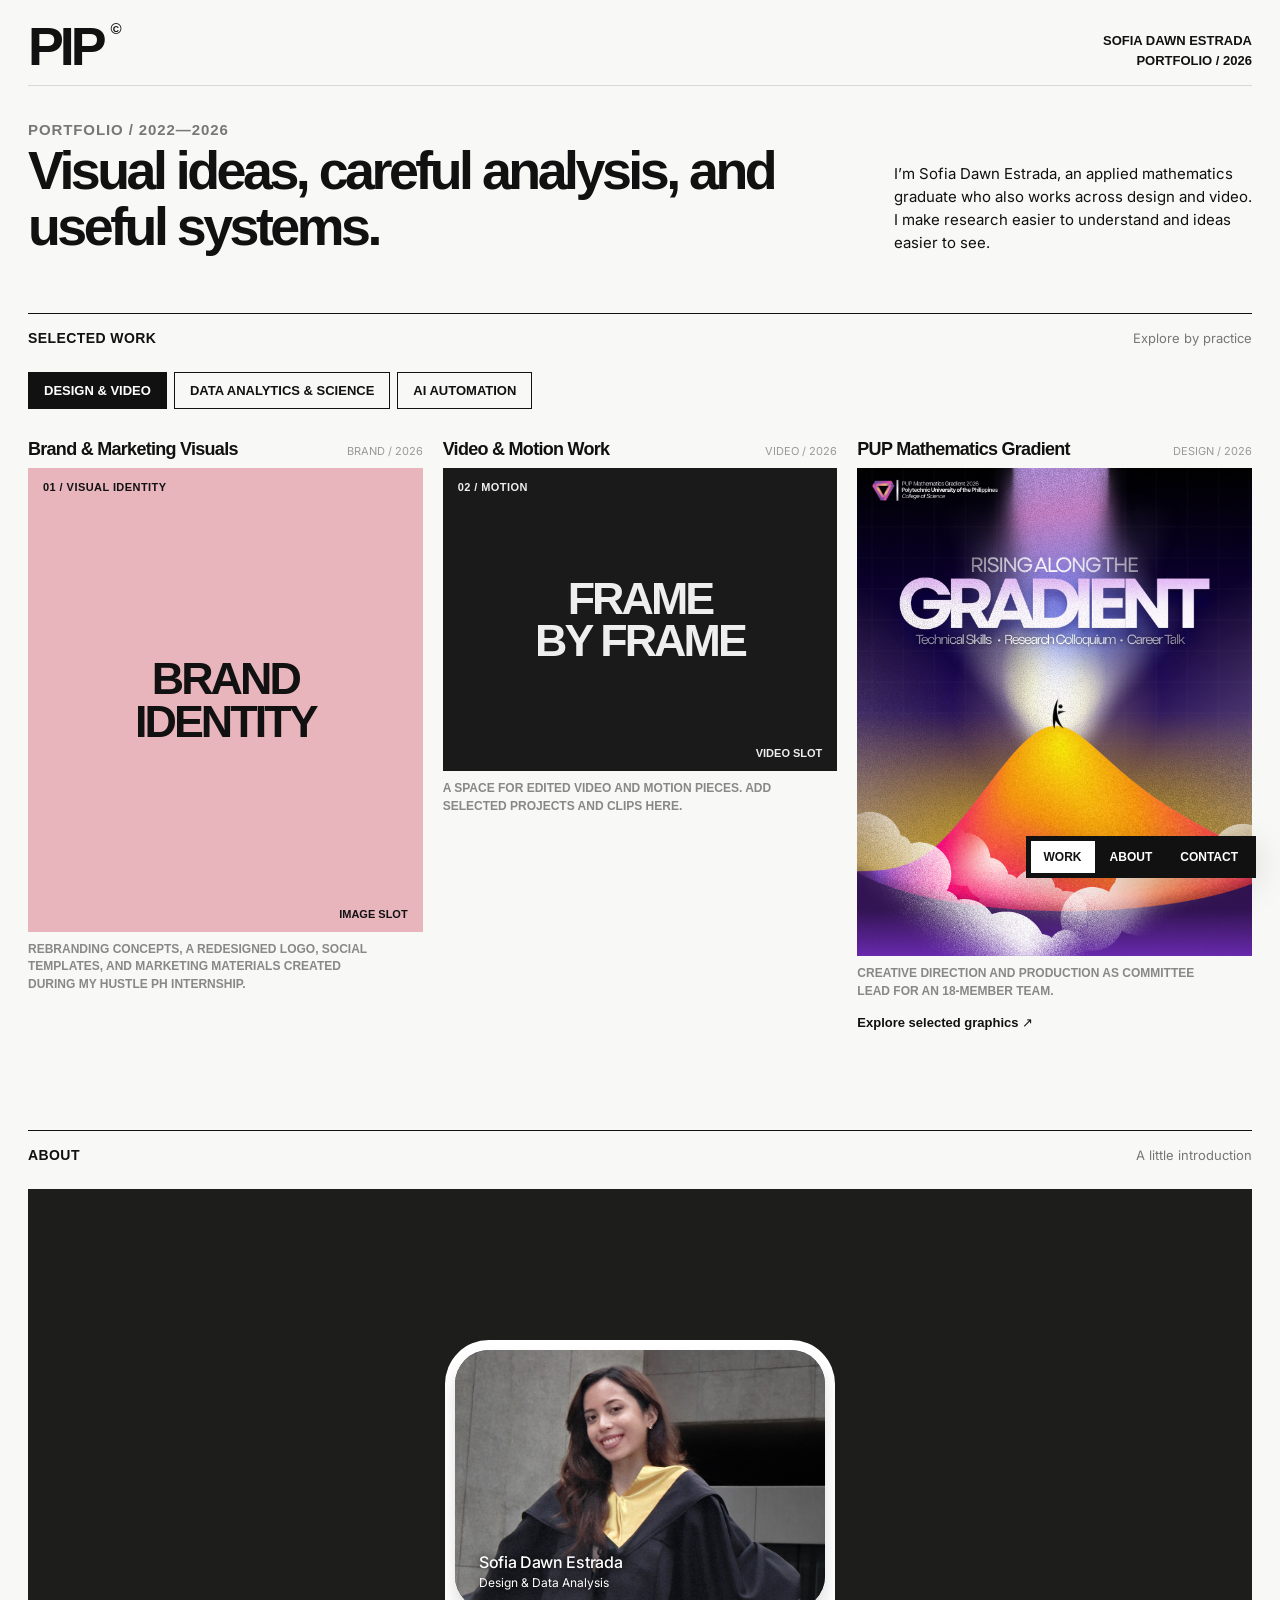
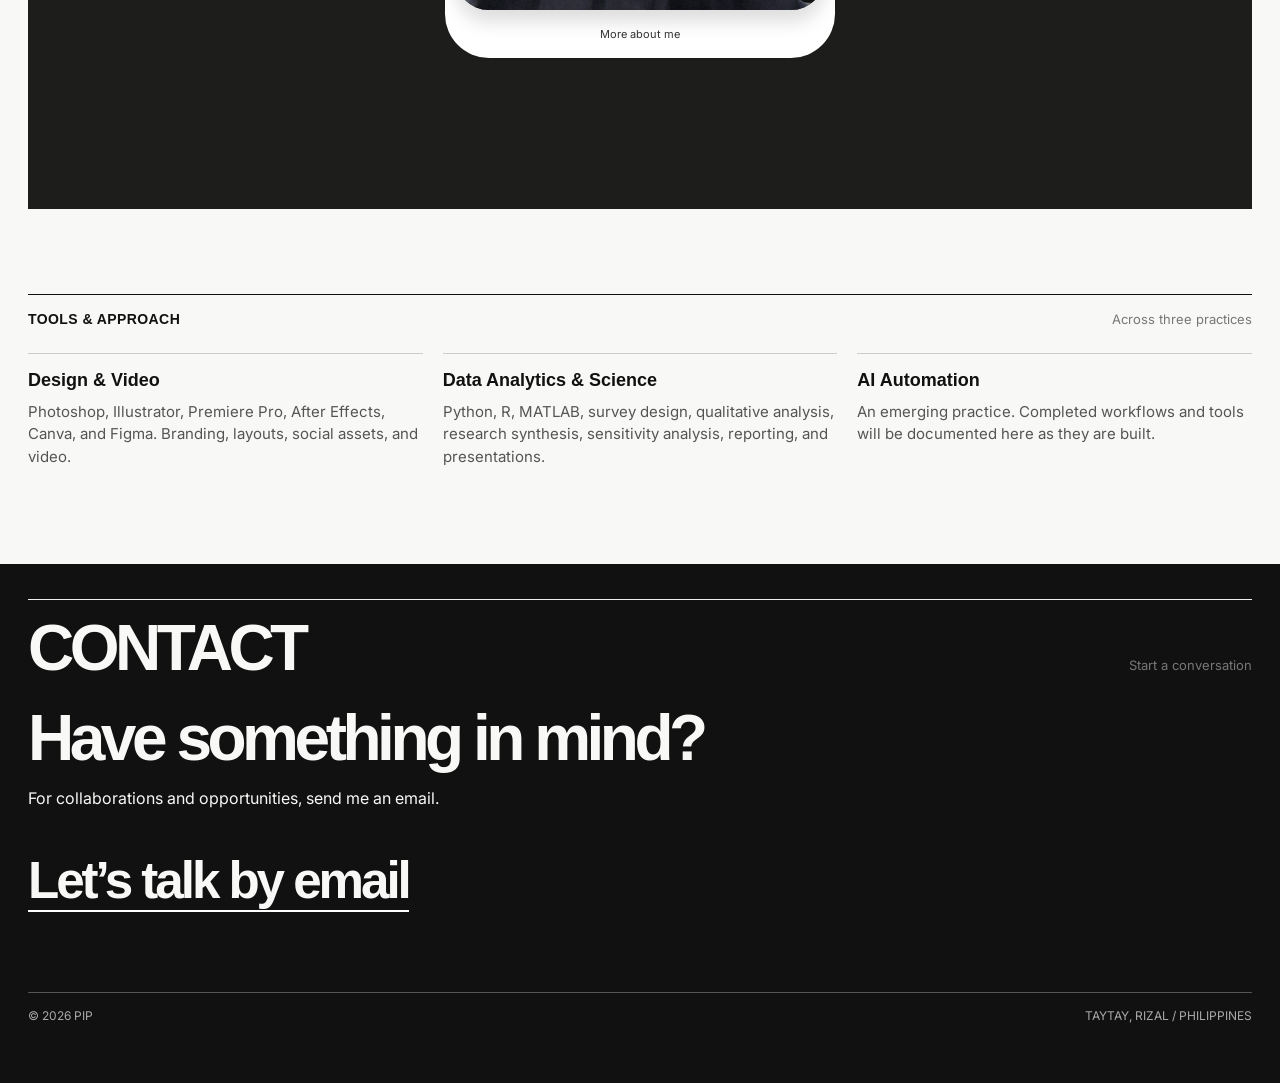
==== index.html @ 01a751a0 "Add expandable portrait showcase to homepage About section" ====
<!doctype html>
<html lang="en">
<head>
<meta charset="utf-8">
<meta name="viewport" content="width=device-width,initial-scale=1">
<meta name="theme-color" content="#f8f8f6">
<meta name="description" content="Sofia Dawn Estrada’s PIP portfolio — design and video, data analytics and science, and AI automation.">
<title>PIP — Sofia Dawn Estrada</title>
<link rel="stylesheet" href="./styles.css?v=graphics-thumbnail-4">
<link rel="stylesheet" href="./showcase.css?v=1">
</head>
<body>
<a class="skip-link" href="#work">Skip to selected work</a>
<div class="shell" id="top">
<header class="top">
<a class="brand" href="#top">PIP<sup>©</sup>
</a>
<div class="topaside">Sofia Dawn Estrada<br>Portfolio / 2026</div>
</header>
<section class="intro">
<div>
<p class="eyebrow">Portfolio / 2022—2026</p>
<h1>Visual ideas, careful analysis, and useful systems.</h1>
</div>
<p>I’m Sofia Dawn Estrada, an applied mathematics graduate who also works across design and video. I make research easier to understand and ideas easier to see.</p>
</section>
<main id="work">
<div class="sectionhead">
<h2>Selected work</h2>
<span>Explore by practice</span>
</div>
<div class="tabs" role="tablist" aria-label="Portfolio categories">
<button class="tab" role="tab" id="tab-design" aria-controls="panel-design" aria-selected="true">Design &amp; Video</button>
<button class="tab" role="tab" id="tab-data" aria-controls="panel-data" aria-selected="false" tabindex="-1">Data Analytics &amp; Science</button>
<button class="tab" role="tab" id="tab-ai" aria-controls="panel-ai" aria-selected="false" tabindex="-1">AI Automation</button>
</div>
<section class="tab-panel" id="panel-design" role="tabpanel" tabindex="0" aria-labelledby="tab-design">
<div class="grid">
<article class="card">
<div class="cardtop">Brand & Marketing Visuals <small>Brand / 2026</small>
</div>
<div class="visual rose tall" data-project="brand-marketing">
<span class="corner">01 / Visual identity</span>
<div class="placeholder">BRAND<br>IDENTITY</div>
<span class="index">IMAGE SLOT</span>
</div>
<p>Rebranding concepts, a redesigned logo, social templates, and marketing materials created during my Hustle PH internship.</p>
</article>
<article class="card">
<div class="cardtop">Video & Motion Work <small>Video / 2026</small>
</div>
<div class="visual charcoal" data-project="video-motion">
<span class="corner">02 / Motion</span>
<div class="placeholder">FRAME<br>BY FRAME</div>
<span class="index">VIDEO SLOT</span>
</div>
<p>A space for edited video and motion pieces. Add selected projects and clips here.</p>
</article>
<article class="card">
<a class="project-card-link" href="./selected-graphics.html" aria-label="Explore 03 / Selected Graphics">
<div class="cardtop">PUP Mathematics Gradient <small>Design / 2026</small>
</div>
<div class="visual yellow wide" data-project="pup-gradient">
<span class="corner">03 / Selected graphics</span>
<div class="placeholder">TYPE /<br>IMAGE</div>
<span class="index">IMAGE SLOT</span>
</div>
<p>Creative direction and production as committee lead for an 18-member team.</p>
<span class="project-open">Explore selected graphics ↗</span>
</a>
</article>
</div>
</section>
<section class="tab-panel" id="panel-data" role="tabpanel" tabindex="0" aria-labelledby="tab-data" hidden>
<div class="grid">
<article class="card">
<div class="cardtop">Online Scam Dynamics <small>Modeling / 2025—26</small>
</div>
<div class="visual blue" data-project="scam-dynamics">
<span class="corner">01 / Research</span>
<div class="placeholder">MODEL<br>THE SYSTEM</div>
<span class="index">PROJECT SLOT</span>
</div>
<p>Undergraduate thesis using optimal control, Python and MATLAB simulations, sensitivity analysis, and intervention comparisons.</p>
</article>
<article class="card">
<div class="cardtop">Consumer Research <small>Experiment / 2026</small>
</div>
<div class="visual lilac tall" data-project="consumer-research">
<span class="corner">02 / Design of experiments</span>
<div class="placeholder">TEST.<br>MEASURE.<br>LEARN.</div>
<span class="index">PROJECT SLOT</span>
</div>
<p>Designed survey questionnaires, cleaned and analyzed qualitative responses, then translated findings into reports and decks at Hustle PH.</p>
</article>
<article class="card">
<div class="cardtop">Applied Mathematics <small>Science / 2024—26</small>
</div>
<div class="visual mint" data-project="applied-mathematics">
<span class="corner">03 / Research</span>
<div class="placeholder">FROM DATA<br>TO EVIDENCE</div>
<span class="index">PROJECT SLOT</span>
</div>
<p>Research synthesis, data interpretation, and modeling grounded in a BS Applied Mathematics degree from PUP.</p>
</article>
</div>
</section>
<section class="tab-panel" id="panel-ai" role="tabpanel" tabindex="0" aria-labelledby="tab-ai" hidden>
<div class="grid">
<article class="card">
<div class="cardtop">Automation Experiments <small>In progress</small>
</div>
<div class="visual charcoal" data-project="ai-automation">
<span class="corner">01 / Emerging practice</span>
<div class="placeholder">IDEA →<br>WORKFLOW</div>
<span class="index">PROJECT SLOT</span>
</div>
<p>A space reserved for future AI automation case studies. No completed project is presented yet.</p>
</article>
</div>
</section>
</main>
<section id="about" class="showcase-about">
<div class="sectionhead"><h2>About</h2><span>A little introduction</span></div>
<div class="showcase-stage">
<details class="showcase-card">
<summary aria-label="Expand Dawn’s introduction">
<div class="showcase-portrait">
<img src="./assets/images/dawn-profile.jpg" alt="Dawn in her graduation gown, smiling at the camera" loading="lazy" width="1638" height="2048">
<div class="portrait-caption"><h2>Sofia Dawn Estrada</h2><p>Design &amp; Data Analysis</p></div>
</div>
<span class="showcase-toggle"><span class="when-closed">More about me</span><span class="when-open">Close introduction</span></span>
</summary>
<div class="showcase-body">
<h3>An eye for design. A mind for patterns.</h3>
<div class="showcase-tags"><span>Applied Mathematics</span><span>Visual Communication</span><span>Philippines</span></div>
<p>I’m Dawn, a designer and applied mathematics graduate. I turn ideas into visuals and information into something people can understand and use.</p>
<p>From brand visuals and video to consumer research and mathematical modeling, I bring curiosity, structure, and care to the work.</p>
<a href="./about.html">Meet Dawn — the full story</a>
</div>
</details>
</div>
</section>
<section class="skills">
<div class="sectionhead">
<h2>Tools &amp; approach</h2>
<span>Across three practices</span>
</div>
<div class="skillgrid">
<article>
<h3>Design &amp; Video</h3>
<p>Photoshop, Illustrator, Premiere Pro, After Effects, Canva, and Figma. Branding, layouts, social assets, and video.</p>
</article>
<article>
<h3>Data Analytics &amp; Science</h3>
<p>Python, R, MATLAB, survey design, qualitative analysis, research synthesis, sensitivity analysis, reporting, and presentations.</p>
</article>
<article>
<h3>AI Automation</h3>
<p>An emerging practice. Completed workflows and tools will be documented here as they are built.</p>
</article>
</div>
</section>
</div>
<section class="contact" id="contact">
<div class="shell">
<div class="sectionhead">
<h2>Contact</h2>
<span>Start a conversation</span>
</div>
<h2>Have something in mind?</h2>
<p>For collaborations and opportunities, send me an email.</p>
<a class="contactlink" href="mailto:estrada.sofiadawn.0673@gmail.com">Let’s talk by email</a>
<div class="foot">
<span>© 2026 PIP</span>
<span>Taytay, Rizal / Philippines</span>
</div>
</div>
</section>
<nav class="nav" aria-label="Main navigation">
<a href="#work">Work</a>
<a href="./about.html">About</a>
<a href="#contact">Contact</a>
</nav>
<script src="./projects.js?v=thumbnail-4" defer>
</script>
<script src="./script.js" defer>
</script>
</body>
</html>
---- styles.css ----
@import url('https://fonts.googleapis.com/css2?family=Inter:wght@400;500;600;700&display=swap');
:root{font-family:'Inter',Arial,sans-serif;color:#111;background:#f8f8f6;font-synthesis:none}*{box-sizing:border-box}html{scroll-behavior:smooth}body{margin:0}button,a{font:inherit}a{color:inherit}button{cursor:pointer}.shell{max-width:1640px;margin:auto;padding:0 28px}.top{border-bottom:1px solid #d8d8d5;display:flex;align-items:end;justify-content:space-between;padding:22px 0 15px;gap:20px}.brand{font-size:clamp(34px,4.2vw,70px);letter-spacing:-.075em;line-height:.9;font-weight:700;text-decoration:none;white-space:nowrap}.brand sup{font-size:.28em;vertical-align:top;letter-spacing:0;margin-left:8px}.topaside{text-align:right;font-size:13px;line-height:1.5;text-transform:uppercase;font-weight:700}.intro{padding:32px 0 58px;display:grid;grid-template-columns:1.4fr .6fr;gap:30px;align-items:end}.intro h1{font-size:clamp(30px,4.2vw,66px);line-height:1.05;letter-spacing:-.065em;max-width:980px;margin:0;font-weight:600}.intro p{font-size:15px;line-height:1.55;margin:0;max-width:390px}.eyebrow{font-size:12px;font-weight:700;text-transform:uppercase;letter-spacing:.06em;color:#777;margin:0 0 14px}.sectionhead{display:flex;justify-content:space-between;align-items:baseline;border-top:1px solid #111;padding:16px 0 26px;gap:16px}.sectionhead h2{font-size:14px;text-transform:uppercase;letter-spacing:.03em;margin:0}.sectionhead span{font-size:13px;color:#777}.tabs{display:flex;gap:7px;flex-wrap:wrap;margin-bottom:30px}.tab{border:1px solid #111;background:transparent;color:#111;padding:10px 15px;text-transform:uppercase;font-weight:700;font-size:13px}.tab[aria-selected=true],.tab:hover{background:#111;color:#fff}.grid{display:grid;grid-template-columns:repeat(3,minmax(0,1fr));gap:64px 20px;padding-bottom:100px}.card{min-width:0}.card .cardtop{display:flex;justify-content:space-between;gap:10px;align-items:baseline;margin-bottom:8px;font-size:18px;font-weight:700;letter-spacing:-.04em}.cardtop small{font-size:11px;color:#999;letter-spacing:0;text-transform:uppercase;white-space:nowrap}.visual{height:auto;aspect-ratio:1.3;background:#e9e9e6;overflow:hidden;position:relative;display:flex;align-items:center;justify-content:center}.visual.tall{aspect-ratio:.85}.visual.wide{aspect-ratio:1.65}.visual .placeholder{position:absolute;inset:0;display:grid;place-items:center;text-align:center;padding:24px;font-size:clamp(24px,3.5vw,58px);font-weight:700;letter-spacing:-.065em;line-height:.95}.visual .corner{position:absolute;left:15px;top:13px;font-size:11px;font-weight:700;letter-spacing:.04em;text-transform:uppercase}.visual .index{position:absolute;right:15px;bottom:12px;font-size:11px;font-weight:700}.rose{background:#e8b5bd}.yellow{background:#e9e060}.blue{background:#b3d5df}.charcoal{background:#1a1a1a;color:#eee}.lilac{background:#cbc5dc}.mint{background:#b8d9c7}.card p{color:#888;font-size:12px;line-height:1.45;text-transform:uppercase;font-weight:700;max-width:340px;margin:9px 0 0}.tab-panel[hidden]{display:none}.about{display:grid;grid-template-columns:.6fr 1.4fr;gap:30px;padding:0 0 90px}.about h2,.contact h2{font-size:clamp(34px,5vw,75px);line-height:1;letter-spacing:-.07em;margin:0}.aboutcopy{max-width:760px}.aboutcopy p{font-size:clamp(17px,1.6vw,22px);line-height:1.45;margin:0 0 25px}.experience{display:grid;grid-template-columns:150px 1fr;gap:15px;border-top:1px solid #ccc;padding:15px 0}.experience b{font-size:14px}.experience div{font-size:15px;line-height:1.45}.experience div span{display:block;color:#777;margin-top:5px}.skills{padding:0 0 80px}.skillgrid{display:grid;grid-template-columns:repeat(3,1fr);gap:20px}.skillgrid article{border-top:1px solid #ccc;padding:16px 0}.skillgrid h3{margin:0 0 10px;font-size:18px}.skillgrid p{margin:0;font-size:15px;line-height:1.5;color:#555}.contact{background:#111;color:#f8f8f6;padding:35px 0 60px}.contact .sectionhead{border-color:#eee}.contact p{max-width:600px;line-height:1.5}.contactlink{display:inline-block;border-bottom:2px solid #fff;text-decoration:none;font-size:clamp(28px,4vw,60px);font-weight:700;letter-spacing:-.06em;margin-top:25px}.foot{display:flex;justify-content:space-between;border-top:1px solid #555;margin-top:80px;padding-top:15px;font-size:12px;text-transform:uppercase;color:#aaa}.nav{position:fixed;right:24px;bottom:22px;display:flex;background:#111;color:#fff;padding:5px;gap:2px;z-index:10;box-shadow:0 8px 35px #0002}.nav a{color:#fff;text-decoration:none;padding:9px 13px;font-weight:700;font-size:12px;text-transform:uppercase}.nav a:hover,.nav a:focus{background:#fff;color:#111}.nav a:first-child{background:#fff;color:#111}@media(max-width:850px){.grid{grid-template-columns:repeat(2,1fr);gap:42px 15px}.intro{grid-template-columns:1fr}.intro p{max-width:650px}.about{grid-template-columns:1fr}.skillgrid{grid-template-columns:1fr 1fr}}@media(max-width:580px){.shell{padding:0 16px}.top{align-items:start}.brand{font-size:37px}.topaside{font-size:10px}.intro{padding:30px 0 50px}.grid{grid-template-columns:1fr;gap:36px;padding-bottom:75px}.visual,.visual.tall,.visual.wide{aspect-ratio:1.25}.visual .placeholder{font-size:48px}.skillgrid{grid-template-columns:1fr}.experience{grid-template-columns:1fr;gap:5px}.nav{right:10px;bottom:10px;left:10px;justify-content:center}.nav a{padding:9px 10px;font-size:11px}.foot{padding-bottom:52px}}@media(prefers-reduced-motion:reduce){html{scroll-behavior:auto}}


/* Uploaded project media replaces the typographic placeholder. */
.visual img,.visual video{width:100%;height:100%;object-fit:cover;display:block}
.visual.has-media .placeholder,.visual.has-media .corner,.visual.has-media .index{display:none}
.visual video{object-fit:contain;background:#111}
:focus-visible{outline:3px solid #4265c2;outline-offset:5px}
.skip-link{position:fixed;top:8px;left:8px;transform:translateY(-160%);background:#111;color:#fff;padding:12px;z-index:100}
.skip-link:focus{transform:none}
[id]{scroll-margin-top:24px}

/* Typography: regular text uses Inter; bold text uses Helvetica Now Display. */
@font-face{font-family:'Helvetica Now Display';src:url('./assets/fonts/HelveticaNowDisplay-Bold.woff2') format('woff2');font-style:normal;font-weight:600 900;font-display:swap}
:root{--font-display:'Helvetica Now Display','Helvetica Neue',Helvetica,Arial,sans-serif}
h1,h2,h3,h4,h5,h6,b,strong,.brand,.topaside,.eyebrow,.tab,.cardtop,.placeholder,.corner,.index,.card p,.contactlink,.nav a{font-family:var(--font-display)}
.cardtop small{font-family:'Inter',Arial,sans-serif;font-weight:400}

.project-card-link{display:block;text-decoration:none}.project-card-link .visual{transition:filter .2s}.project-card-link:hover .visual{filter:brightness(.95)}.project-open{display:block;margin-top:15px;font-family:var(--font-display);font-weight:700;font-size:13px}.project-card-link:hover .project-open{text-decoration:underline}

/* Keep the uploaded Selected Graphics poster intact, with its natural ratio. */
.visual.has-media[data-project="pup-gradient"]{aspect-ratio:auto;background:transparent}
.visual.has-media[data-project="pup-gradient"] img{width:100%;height:auto;object-fit:contain}
.project-card-link:hover .visual[data-project="pup-gradient"]{filter:none}
---- showcase.css ----
.showcase-about{padding-bottom:85px}.showcase-stage{min-height:620px;display:flex;justify-content:center;align-items:center;padding:65px 24px;background:#1d1d1b}.showcase-card{width:390px;max-width:100%;background:#fff;padding:10px;border-radius:44px;color:#111}.showcase-card summary{list-style:none;cursor:pointer;border-radius:34px}.showcase-card summary::-webkit-details-marker{display:none}.showcase-card summary:focus-visible{outline:2px solid #888;outline-offset:6px}.showcase-portrait{height:260px;position:relative;overflow:hidden;border-radius:34px;box-shadow:0 12px 18px #0002;background:#454545}.showcase-portrait img{display:block;width:100%;height:100%;object-fit:cover;object-position:45%60%;transform:scale(1.8);transform-origin:45%55%}.portrait-caption{position:absolute;left:24px;right:20px;bottom:18px;color:#fff;text-shadow:0 1px 7px #000}.portrait-caption h2{font:500 16px/1.3 'Inter',Arial,sans-serif;letter-spacing:-.02em;margin:0 0 2px}.portrait-caption p{font:400 12px/1.4 'Inter',Arial,sans-serif;margin:0;color:#fff}.showcase-toggle{display:block;text-align:center;font-size:11px;padding:17px 0 7px;color:#333}.showcase-card .when-open{display:none}.showcase-card[open] .when-closed{display:none}.showcase-card[open] .when-open{display:inline}.showcase-body{background:#f1f1ef;border-radius:32px;padding:24px;margin-top:12px;animation:showcase-reveal .35s ease}.showcase-body h3{font:500 15px/1.4 'Inter',Arial,sans-serif;letter-spacing:-.02em;margin:0 0 14px}.showcase-tags{display:flex;flex-wrap:wrap;gap:7px;padding-bottom:14px;border-bottom:1px solid #d6d6d2}.showcase-tags span{font-size:10px;padding:8px;background:#e1e1dd;border-radius:7px;color:#555}.showcase-body p{font-size:13px;line-height:1.55;margin:14px 0;color:#555}.showcase-body>a{display:inline-block;font-size:12px;font-weight:600;text-decoration:none;border-bottom:1px solid #111;padding-bottom:4px;margin-top:4px}@keyframes showcase-reveal{from{opacity:0;transform:translateY(-8px)}to{opacity:1;transform:none}}@media(max-width:580px){.showcase-stage{padding:40px 16px;min-height:500px}.showcase-card{border-radius:36px}.showcase-portrait{height:250px;border-radius:27px}.portrait-caption{left:20px}.showcase-body{padding:20px;border-radius:26px}}@media(prefers-reduced-motion:reduce){.showcase-body{animation:none}}
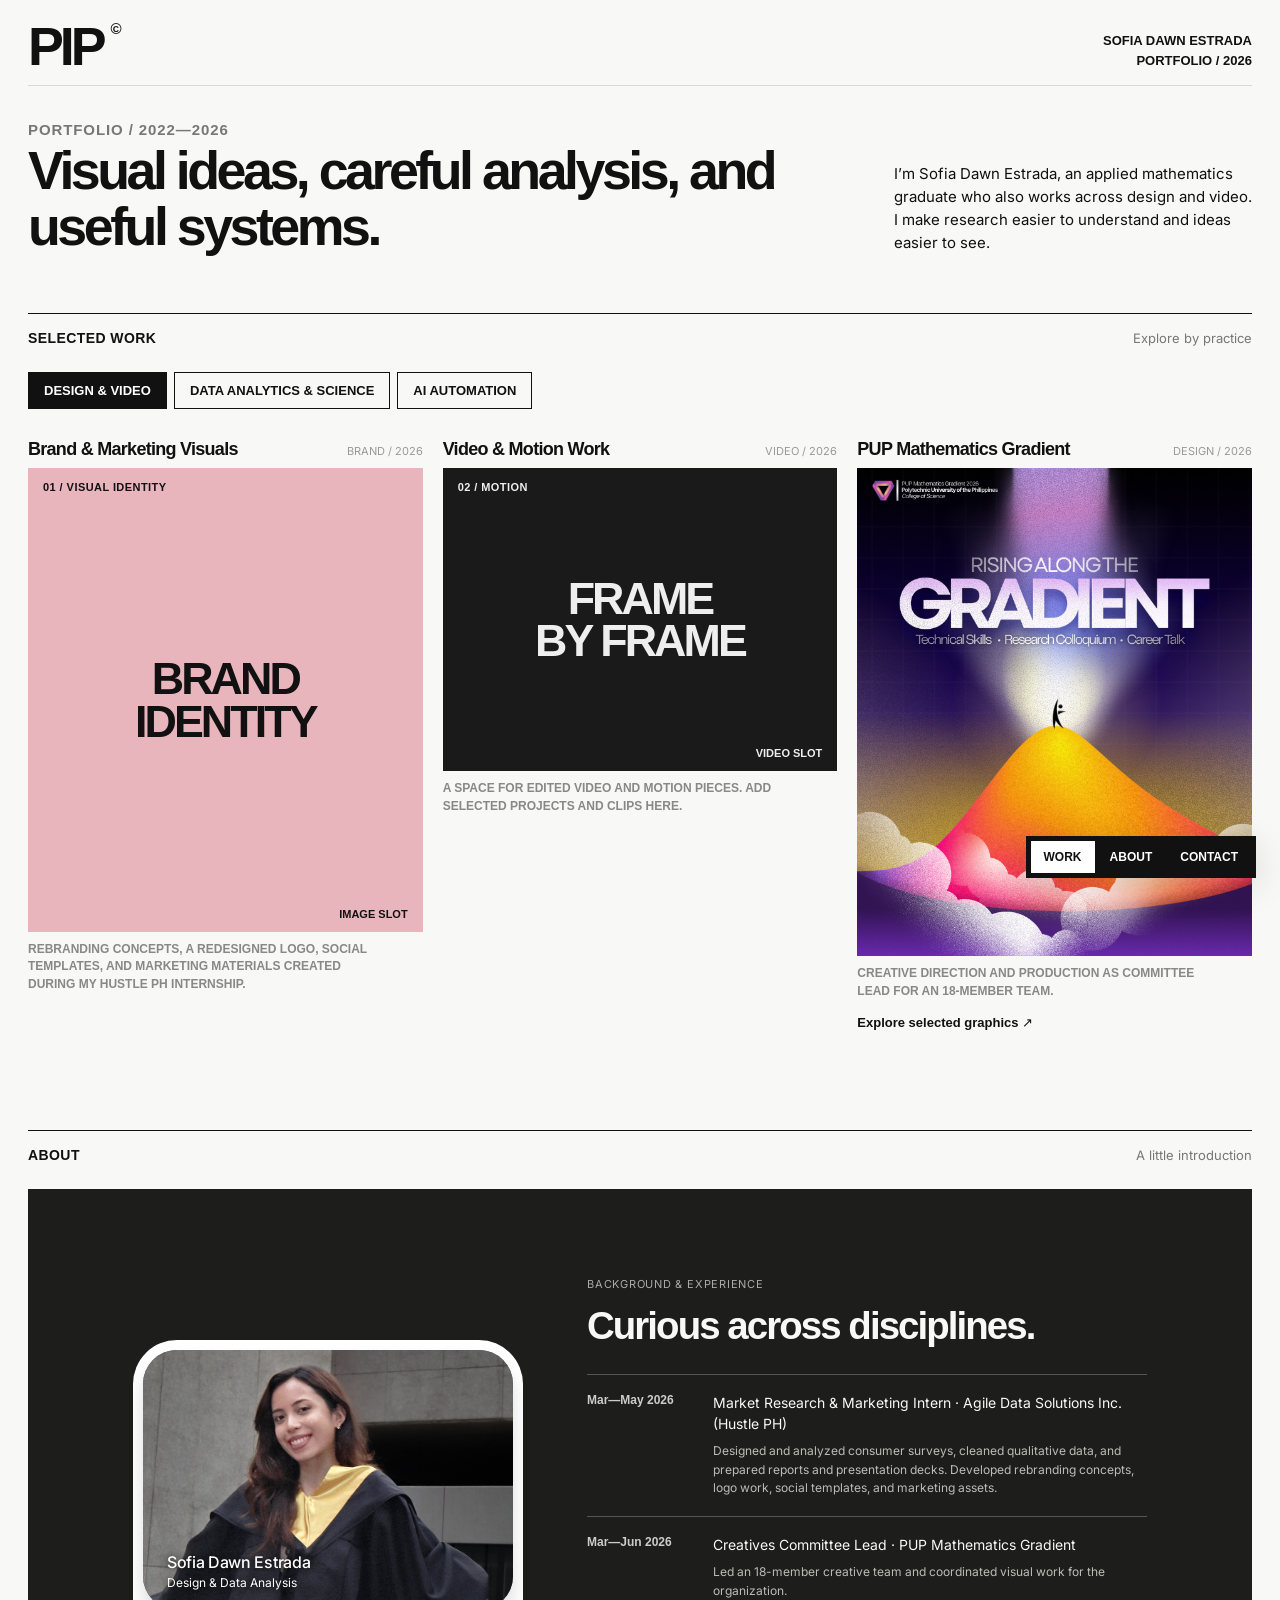
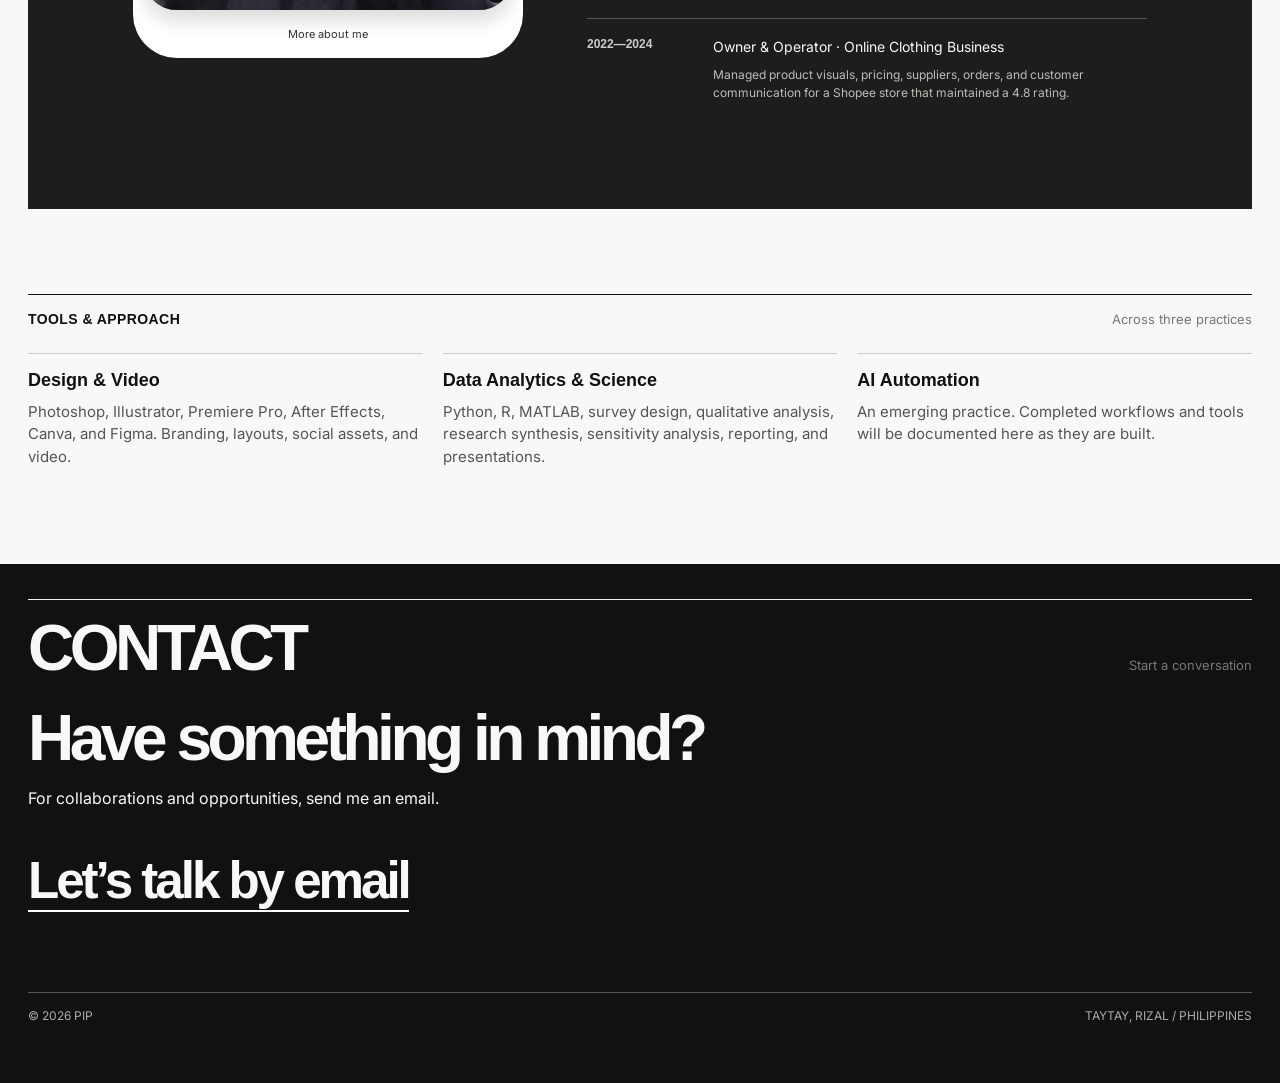
==== commit f3a28363: "Keep work experience visible beside About showcase card" ====
--- a/index.html
+++ b/index.html
@@ -7,7 +7,7 @@
 <meta name="description" content="Sofia Dawn Estrada’s PIP portfolio — design and video, data analytics and science, and AI automation.">
 <title>PIP — Sofia Dawn Estrada</title>
 <link rel="stylesheet" href="./styles.css?v=graphics-thumbnail-4">
-<link rel="stylesheet" href="./showcase.css?v=1">
+<link rel="stylesheet" href="./showcase.css?v=2">
 </head>
 <body>
 <a class="skip-link" href="#work">Skip to selected work</a>
@@ -139,6 +139,13 @@
 <a href="./about.html">Meet Dawn — the full story</a>
 </div>
 </details>
+<div class="showcase-experience">
+<p class="experience-kicker">Background &amp; experience</p>
+<h2>Curious across disciplines.</h2>
+<div class="experience"><b>Mar—May 2026</b><div>Market Research &amp; Marketing Intern · Agile Data Solutions Inc. (Hustle PH)<span>Designed and analyzed consumer surveys, cleaned qualitative data, and prepared reports and presentation decks. Developed rebranding concepts, logo work, social templates, and marketing assets.</span></div></div>
+<div class="experience"><b>Mar—Jun 2026</b><div>Creatives Committee Lead · PUP Mathematics Gradient<span>Led an 18-member creative team and coordinated visual work for the organization.</span></div></div>
+<div class="experience"><b>2022—2024</b><div>Owner &amp; Operator · Online Clothing Business<span>Managed product visuals, pricing, suppliers, orders, and customer communication for a Shopee store that maintained a 4.8 rating.</span></div></div>
+</div>
 </div>
 </section>
 <section class="skills">
--- a/showcase.css
+++ b/showcase.css
@@ -1 +1,12 @@
 .showcase-about{padding-bottom:85px}.showcase-stage{min-height:620px;display:flex;justify-content:center;align-items:center;padding:65px 24px;background:#1d1d1b}.showcase-card{width:390px;max-width:100%;background:#fff;padding:10px;border-radius:44px;color:#111}.showcase-card summary{list-style:none;cursor:pointer;border-radius:34px}.showcase-card summary::-webkit-details-marker{display:none}.showcase-card summary:focus-visible{outline:2px solid #888;outline-offset:6px}.showcase-portrait{height:260px;position:relative;overflow:hidden;border-radius:34px;box-shadow:0 12px 18px #0002;background:#454545}.showcase-portrait img{display:block;width:100%;height:100%;object-fit:cover;object-position:45%60%;transform:scale(1.8);transform-origin:45%55%}.portrait-caption{position:absolute;left:24px;right:20px;bottom:18px;color:#fff;text-shadow:0 1px 7px #000}.portrait-caption h2{font:500 16px/1.3 'Inter',Arial,sans-serif;letter-spacing:-.02em;margin:0 0 2px}.portrait-caption p{font:400 12px/1.4 'Inter',Arial,sans-serif;margin:0;color:#fff}.showcase-toggle{display:block;text-align:center;font-size:11px;padding:17px 0 7px;color:#333}.showcase-card .when-open{display:none}.showcase-card[open] .when-closed{display:none}.showcase-card[open] .when-open{display:inline}.showcase-body{background:#f1f1ef;border-radius:32px;padding:24px;margin-top:12px;animation:showcase-reveal .35s ease}.showcase-body h3{font:500 15px/1.4 'Inter',Arial,sans-serif;letter-spacing:-.02em;margin:0 0 14px}.showcase-tags{display:flex;flex-wrap:wrap;gap:7px;padding-bottom:14px;border-bottom:1px solid #d6d6d2}.showcase-tags span{font-size:10px;padding:8px;background:#e1e1dd;border-radius:7px;color:#555}.showcase-body p{font-size:13px;line-height:1.55;margin:14px 0;color:#555}.showcase-body>a{display:inline-block;font-size:12px;font-weight:600;text-decoration:none;border-bottom:1px solid #111;padding-bottom:4px;margin-top:4px}@keyframes showcase-reveal{from{opacity:0;transform:translateY(-8px)}to{opacity:1;transform:none}}@media(max-width:580px){.showcase-stage{padding:40px 16px;min-height:500px}.showcase-card{border-radius:36px}.showcase-portrait{height:250px;border-radius:27px}.portrait-caption{left:20px}.showcase-body{padding:20px;border-radius:26px}}@media(prefers-reduced-motion:reduce){.showcase-body{animation:none}}
+
+.showcase-stage{display:grid;grid-template-columns:minmax(0,390px) minmax(0,560px);gap:64px;justify-content:center;padding:65px 48px}
+.showcase-experience{color:#f8f8f6;min-width:0}
+.experience-kicker{font-size:11px;color:#aaa;letter-spacing:.07em;text-transform:uppercase;margin:0 0 15px}
+.showcase-experience>h2{font-size:clamp(32px,3vw,46px);line-height:1.05;letter-spacing:-.05em;margin:0 0 28px}
+.showcase-experience .experience{grid-template-columns:108px 1fr;gap:18px;border-color:#555;padding:18px 0}
+.showcase-experience .experience b{font-size:12px;color:#ccc}
+.showcase-experience .experience div{font-size:14px}
+.showcase-experience .experience div span{font-size:12px;line-height:1.55;color:#bcbcb7;margin-top:8px}
+@media(max-width:850px){.showcase-stage{grid-template-columns:1fr;gap:42px;padding:45px 28px}.showcase-card{justify-self:center}.showcase-experience{max-width:560px;justify-self:center}}
+@media(max-width:580px){.showcase-stage{padding:36px 20px}.showcase-experience .experience{grid-template-columns:1fr;gap:7px}}
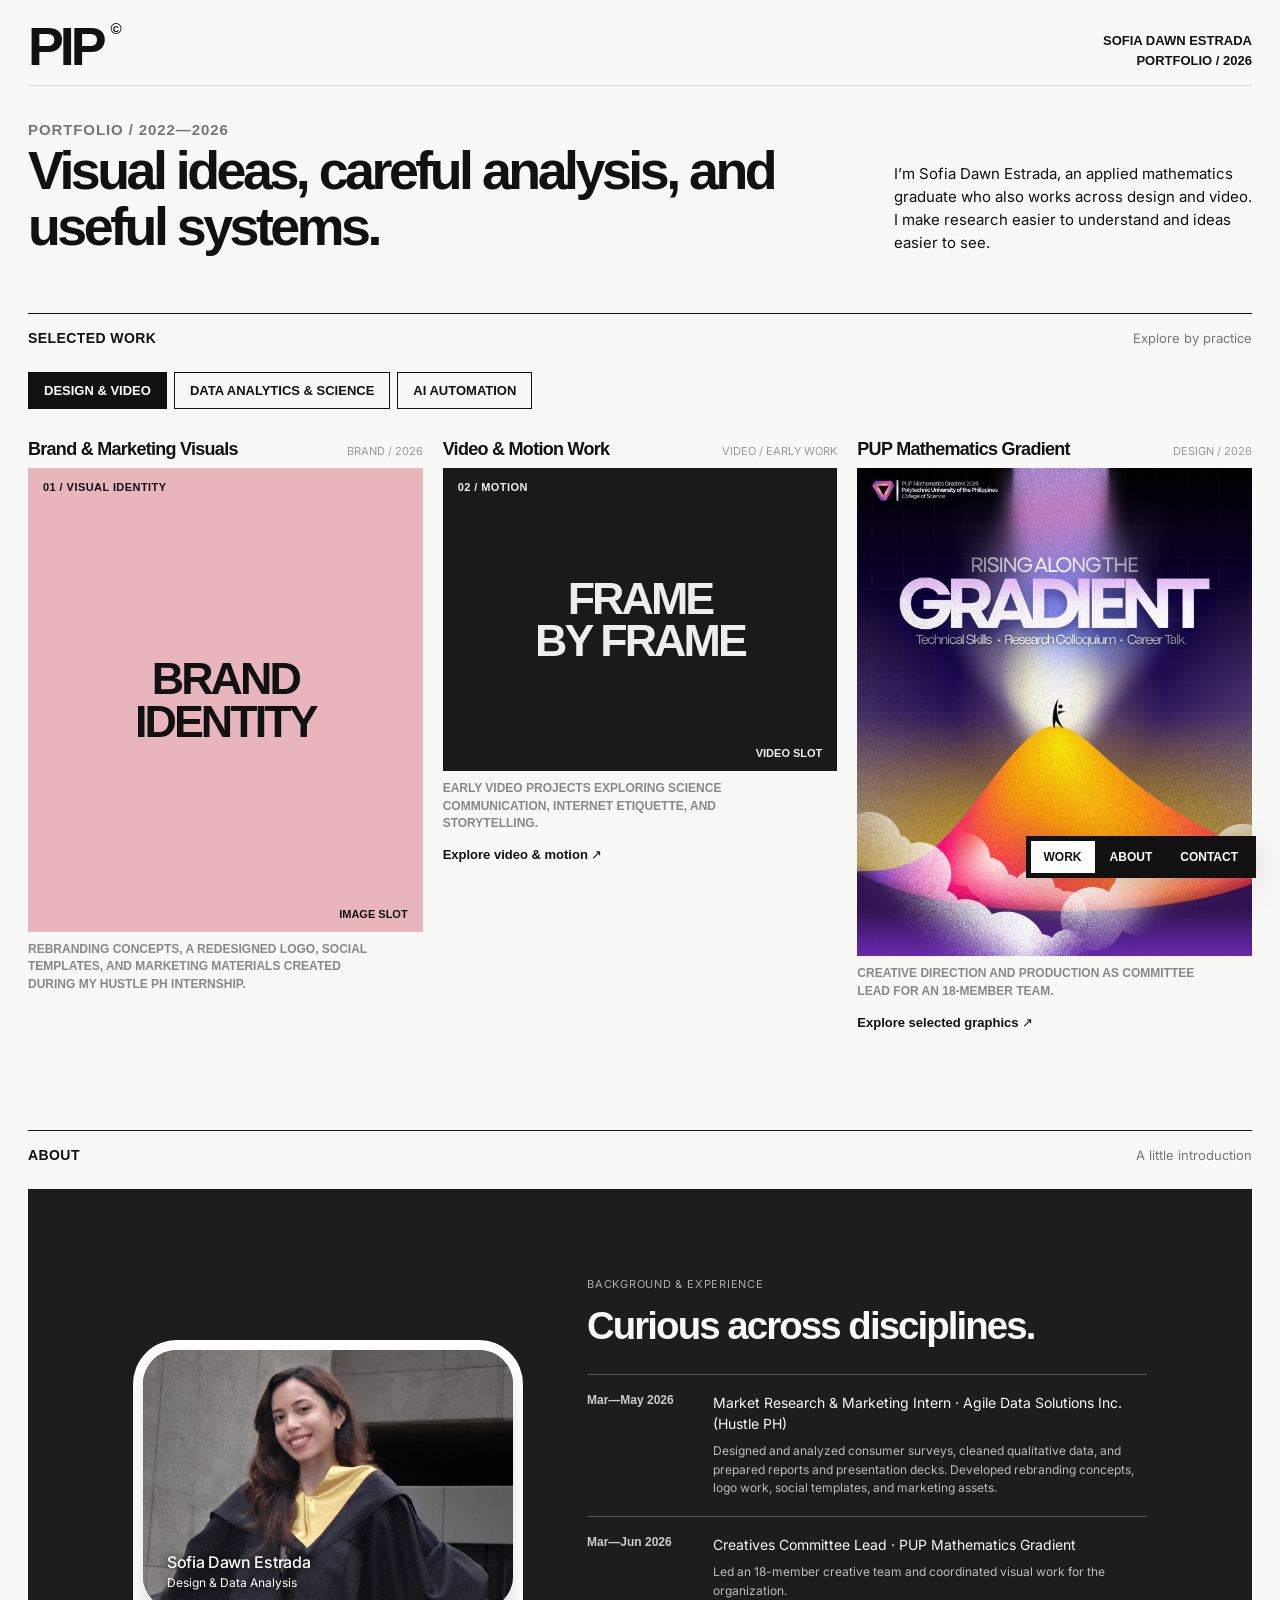
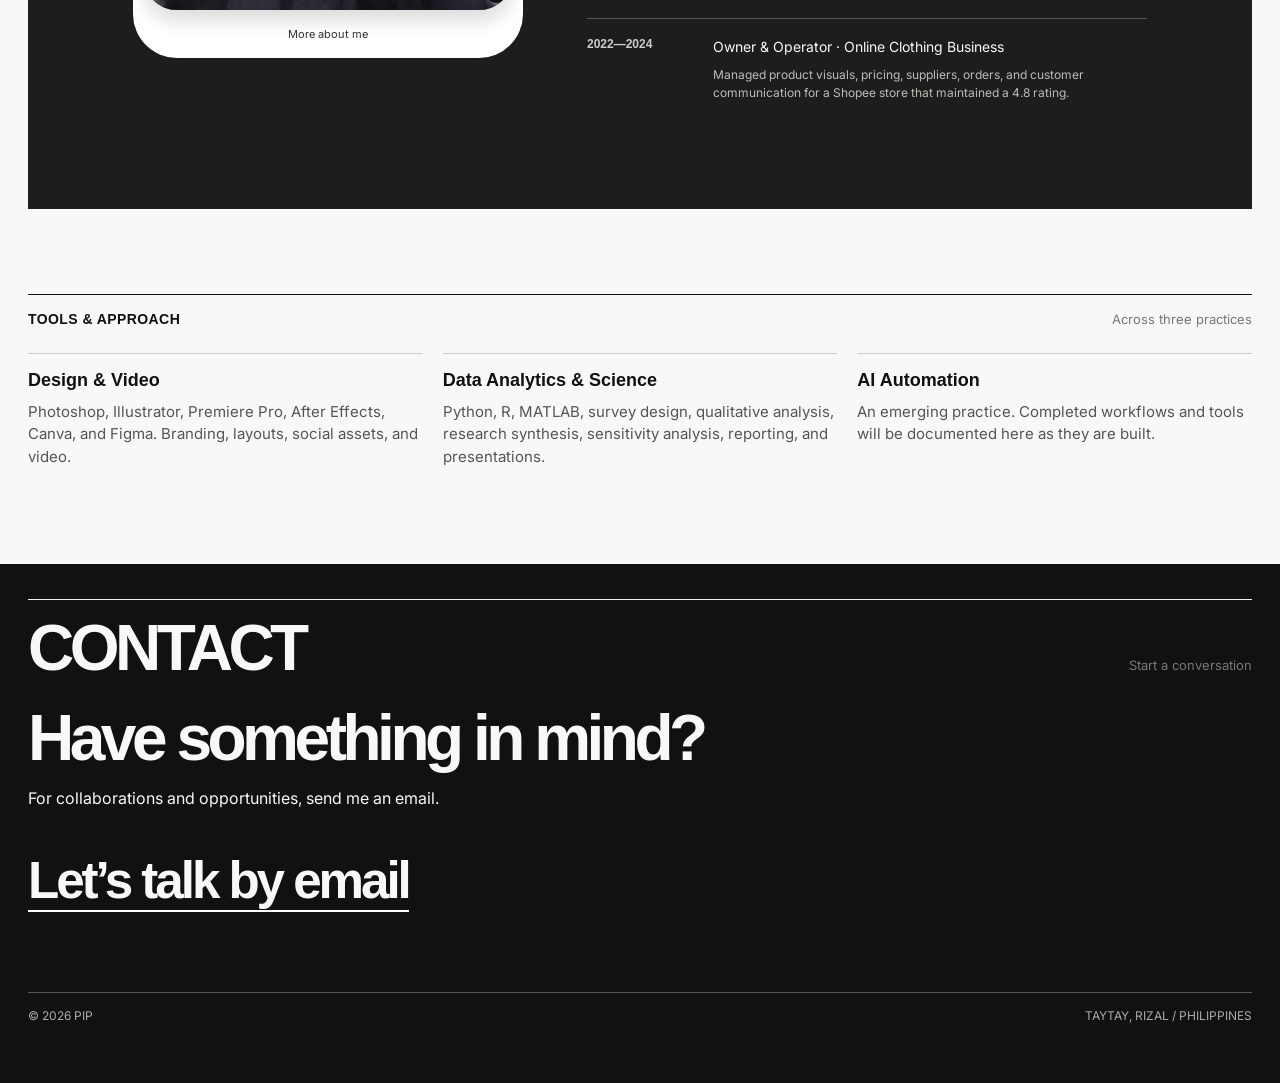
==== commit 0607918b: "Build Video & Motion carousel with four original release videos" ====
--- a/index.html
+++ b/index.html
@@ -7,7 +7,7 @@
 <meta name="description" content="Sofia Dawn Estrada’s PIP portfolio — design and video, data analytics and science, and AI automation.">
 <title>PIP — Sofia Dawn Estrada</title>
 <link rel="stylesheet" href="./styles.css?v=graphics-thumbnail-4">
-<link rel="stylesheet" href="./showcase.css?v=2">
+<link rel="stylesheet" href="./showcase.css?v=mobile-3">
 </head>
 <body>
 <a class="skip-link" href="#work">Skip to selected work</a>
@@ -47,14 +47,15 @@
 <p>Rebranding concepts, a redesigned logo, social templates, and marketing materials created during my Hustle PH internship.</p>
 </article>
 <article class="card">
-<div class="cardtop">Video & Motion Work <small>Video / 2026</small>
+<a class="project-card-link" href="./video-motion.html" aria-label="Explore 02 / Video and Motion"><div class="cardtop">Video & Motion Work <small>Video / Early work</small>
 </div>
 <div class="visual charcoal" data-project="video-motion">
 <span class="corner">02 / Motion</span>
 <div class="placeholder">FRAME<br>BY FRAME</div>
 <span class="index">VIDEO SLOT</span>
 </div>
-<p>A space for edited video and motion pieces. Add selected projects and clips here.</p>
+<p>Early video projects exploring science communication, internet etiquette, and storytelling.</p>
+<span class="project-open">Explore video &amp; motion ↗</span></a>
 </article>
 <article class="card">
 <a class="project-card-link" href="./selected-graphics.html" aria-label="Explore 03 / Selected Graphics">
--- a/showcase.css
+++ b/showcase.css
@@ -10,3 +10,14 @@
 .showcase-experience .experience div span{font-size:12px;line-height:1.55;color:#bcbcb7;margin-top:8px}
 @media(max-width:850px){.showcase-stage{grid-template-columns:1fr;gap:42px;padding:45px 28px}.showcase-card{justify-self:center}.showcase-experience{max-width:560px;justify-self:center}}
 @media(max-width:580px){.showcase-stage{padding:36px 20px}.showcase-experience .experience{grid-template-columns:1fr;gap:7px}}
+
+/* Keep the experience column inside the mobile showcase. */
+@media(max-width:580px){
+.showcase-stage{grid-template-columns:minmax(0,1fr);gap:36px;padding:36px 20px}
+.showcase-experience{width:100%;max-width:100%;min-width:0;justify-self:stretch}
+.showcase-experience>h2{font-size:32px;line-height:1.08;overflow-wrap:break-word}
+.showcase-experience .experience{width:100%;min-width:0;grid-template-columns:minmax(0,1fr);gap:9px;padding:20px 0}
+.showcase-experience .experience>div{min-width:0;overflow-wrap:break-word}
+.showcase-experience .experience div span{line-height:1.65}
+.experience-kicker{line-height:1.5}
+}
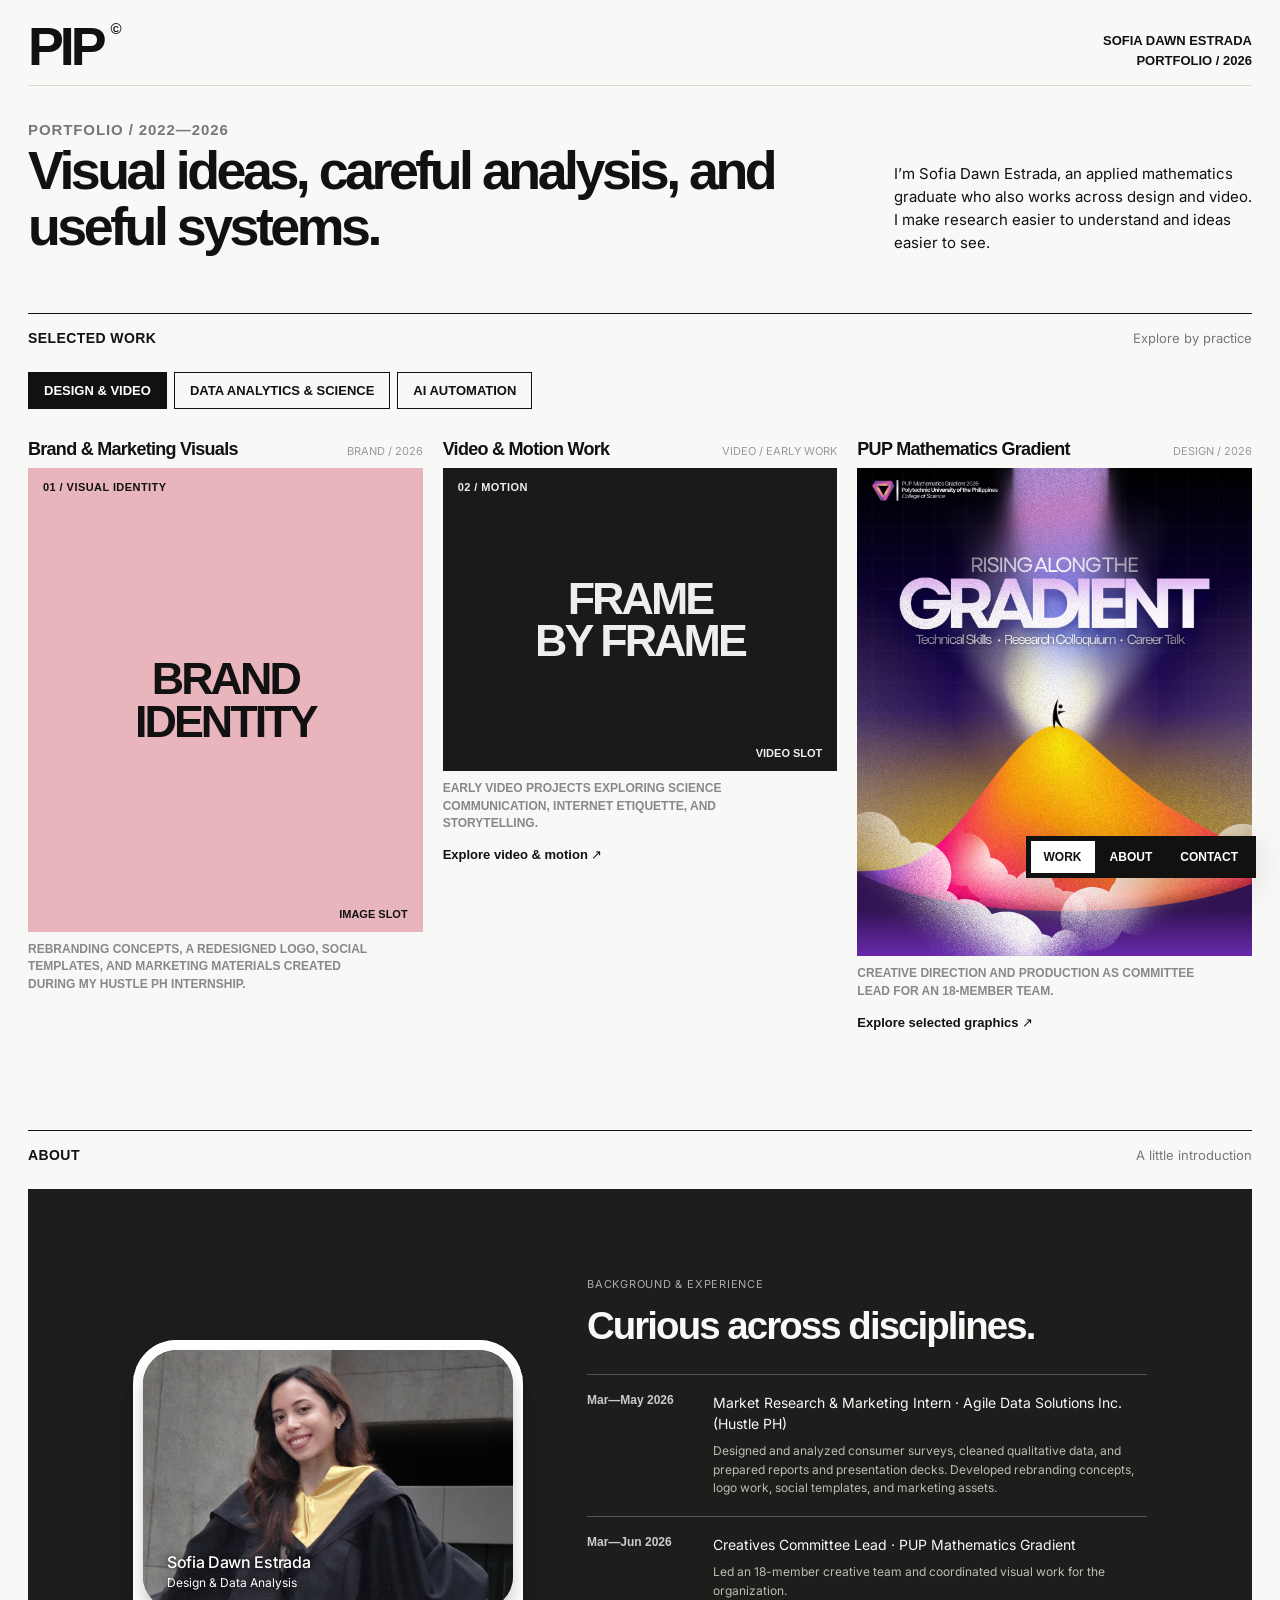
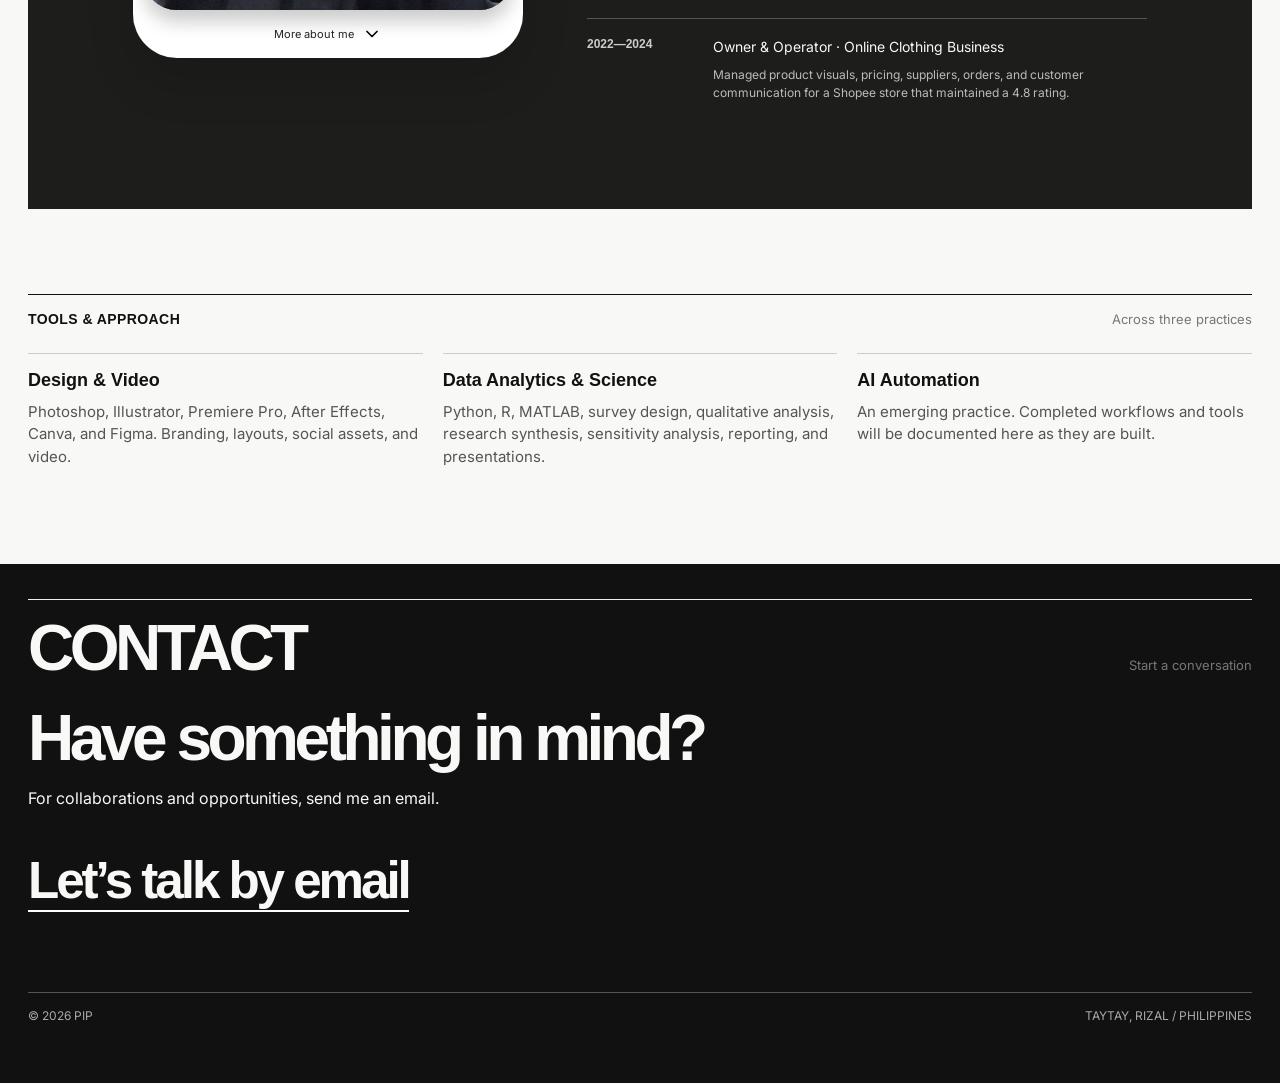
==== commit 7ed1216b: "Animate homepage About showcase card with frosted portrait action" ====
--- a/index.html
+++ b/index.html
@@ -7,7 +7,7 @@
 <meta name="description" content="Sofia Dawn Estrada’s PIP portfolio — design and video, data analytics and science, and AI automation.">
 <title>PIP — Sofia Dawn Estrada</title>
 <link rel="stylesheet" href="./styles.css?v=graphics-thumbnail-4">
-<link rel="stylesheet" href="./showcase.css?v=mobile-3">
+<link rel="stylesheet" href="./showcase.css?v=glass-4">
 </head>
 <body>
 <a class="skip-link" href="#work">Skip to selected work</a>
@@ -129,8 +129,8 @@
 <div class="showcase-portrait">
 <img src="./assets/images/dawn-profile.jpg" alt="Dawn in her graduation gown, smiling at the camera" loading="lazy" width="1638" height="2048">
 <div class="portrait-caption"><h2>Sofia Dawn Estrada</h2><p>Design &amp; Data Analysis</p></div>
-</div>
-<span class="showcase-toggle"><span class="when-closed">More about me</span><span class="when-open">Close introduction</span></span>
+<a class="showcase-glass-link" href="./about.html" aria-label="Read more about Dawn">Full story</a></div>
+<span class="showcase-toggle"><span class="when-closed">More about me</span><span class="when-open">Close introduction</span><img class="showcase-chevron" src="[data-uri]" alt="" width="20" height="20"></span>
 </summary>
 <div class="showcase-body">
 <h3>An eye for design. A mind for patterns.</h3>
@@ -194,6 +194,6 @@
 </script>
 <script src="./script.js" defer>
 </script>
+<script src="./showcase.js?v=glass-4" defer></script>
 </body>
 </html>
-
--- a/showcase.css
+++ b/showcase.css
@@ -10,7 +10,6 @@
 .showcase-experience .experience div span{font-size:12px;line-height:1.55;color:#bcbcb7;margin-top:8px}
 @media(max-width:850px){.showcase-stage{grid-template-columns:1fr;gap:42px;padding:45px 28px}.showcase-card{justify-self:center}.showcase-experience{max-width:560px;justify-self:center}}
 @media(max-width:580px){.showcase-stage{padding:36px 20px}.showcase-experience .experience{grid-template-columns:1fr;gap:7px}}
-
 /* Keep the experience column inside the mobile showcase. */
 @media(max-width:580px){
 .showcase-stage{grid-template-columns:minmax(0,1fr);gap:36px;padding:36px 20px}
@@ -21,3 +20,19 @@
 .showcase-experience .experience div span{line-height:1.65}
 .experience-kicker{line-height:1.5}
 }
+/* Showcase reference: soft expansion and frosted portrait action. */
+.showcase-card{position:relative;box-sizing:border-box;box-shadow:0 24px 48px #0002,inset 0 1px 0 #fff;isolation:isolate;padding-bottom:48px}
+.showcase-card summary{padding-bottom:0}
+.showcase-portrait{box-shadow:0 12px 18px #0003}
+.showcase-toggle{position:absolute;bottom:0;left:10px;right:10px;height:48px;display:flex;justify-content:center;align-items:center;gap:8px;padding:0;color:#222}
+.showcase-chevron{width:20px;height:20px;transition:transform .6s cubic-bezier(.22,1,.36,1)}
+.showcase-card.is-expanded .showcase-chevron{transform:rotate(180deg)}
+.showcase-card.is-expanded .when-closed{display:none}.showcase-card.is-expanded .when-open{display:inline}
+.showcase-card:not(.is-expanded) .when-open{display:none}.showcase-card:not(.is-expanded) .when-closed{display:inline}
+.showcase-body{animation:none;background:#f1f1f1;margin-top:16px}
+.showcase-glass-link{position:absolute;right:20px;bottom:18px;padding:15px 20px;border-radius:15px;background:rgba(255,255,255,.18);backdrop-filter:blur(18px) saturate(150%);-webkit-backdrop-filter:blur(18px) saturate(150%);border:1px solid rgba(255,255,255,.2);box-shadow:inset 0 1px 0 #ffffff20,0 8px 24px #0001;color:white;text-decoration:none;font-size:12px;opacity:0;transform:translateY(8px);transition:opacity .35s,transform .5s cubic-bezier(.22,1,.36,1),background .2s;pointer-events:none}
+.showcase-card.is-expanded .showcase-glass-link{opacity:1;transform:none;pointer-events:auto}
+.showcase-glass-link:hover{background:rgba(255,255,255,.3)}
+.showcase-card.is-expanded .portrait-caption{right:145px}.showcase-card.is-expanded .portrait-caption h2{font-size:14px}
+@media(max-width:580px){.showcase-glass-link{right:14px;padding:13px 15px}.showcase-card.is-expanded .portrait-caption{right:120px;left:17px}.showcase-card.is-expanded .portrait-caption h2{font-size:13px}.showcase-card.is-expanded .portrait-caption p{font-size:10px}}
+@media(prefers-reduced-motion:reduce){.showcase-chevron,.showcase-glass-link{transition:none}}
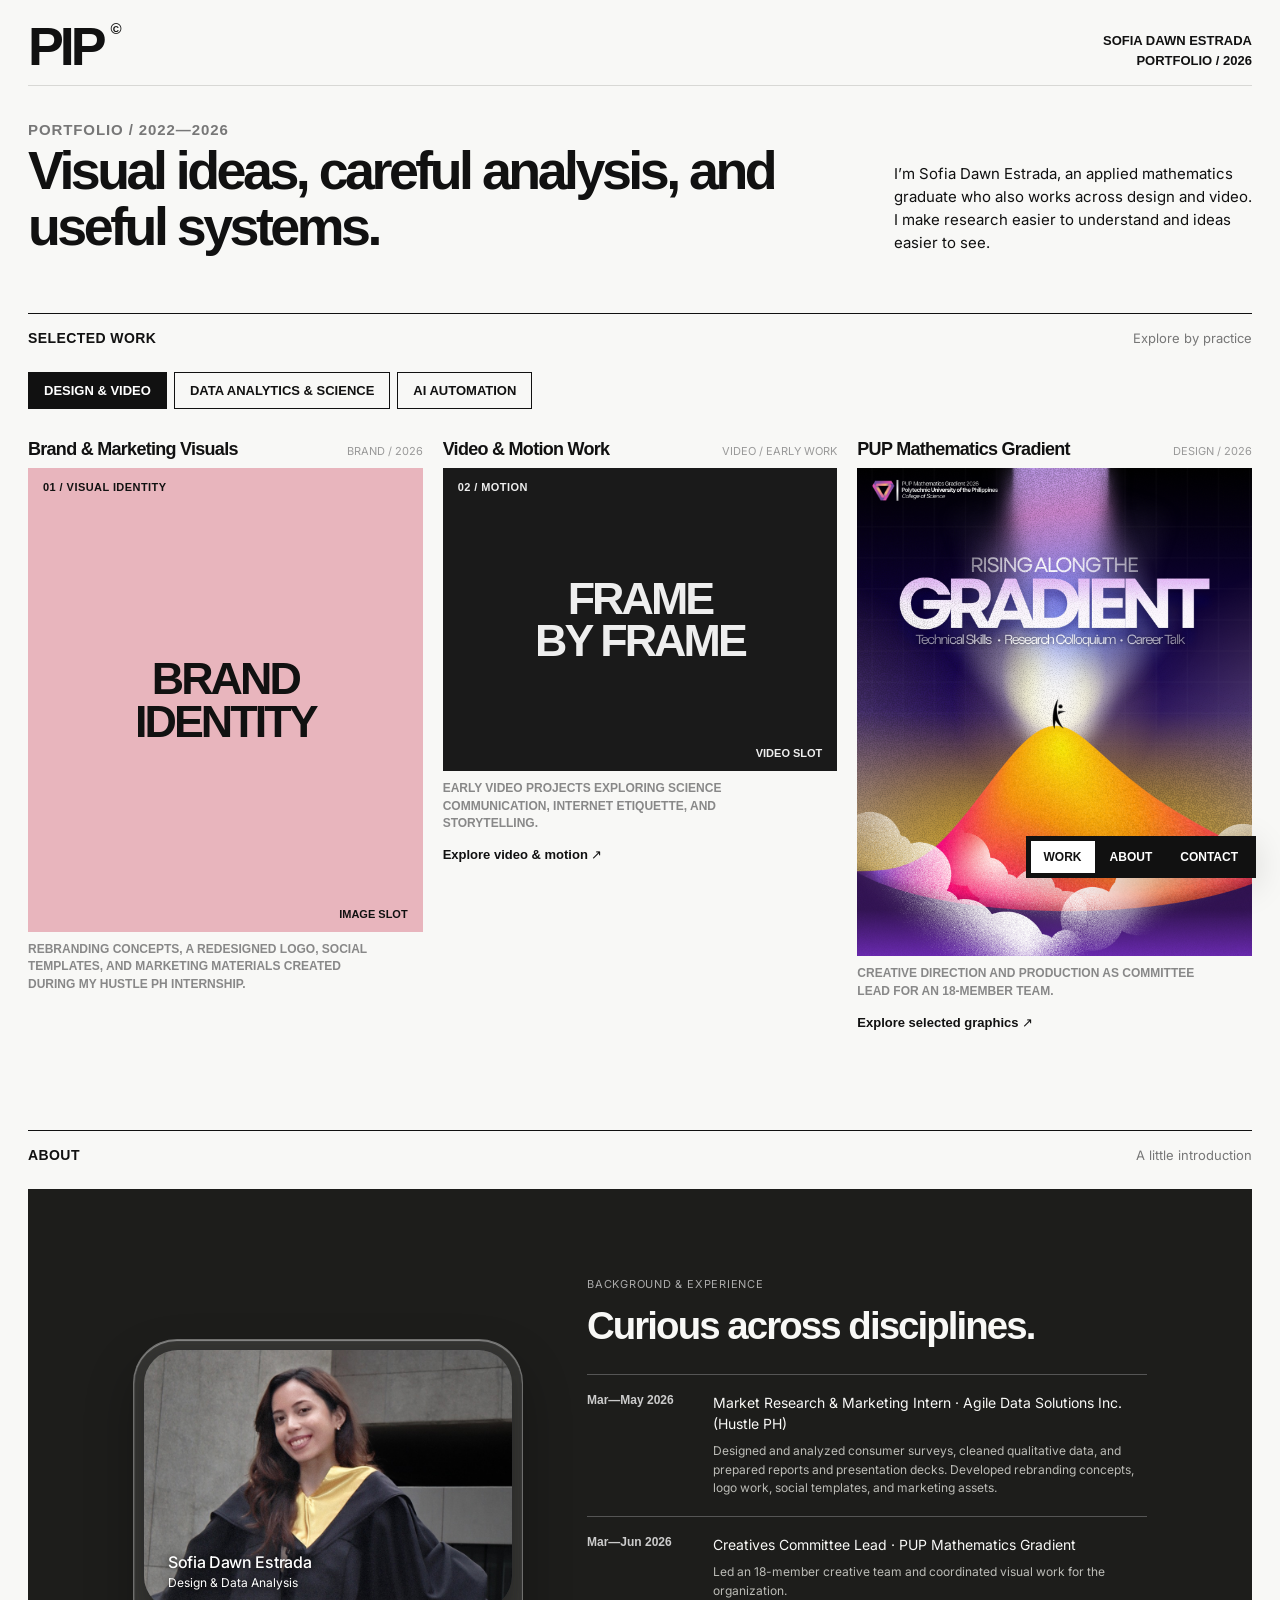
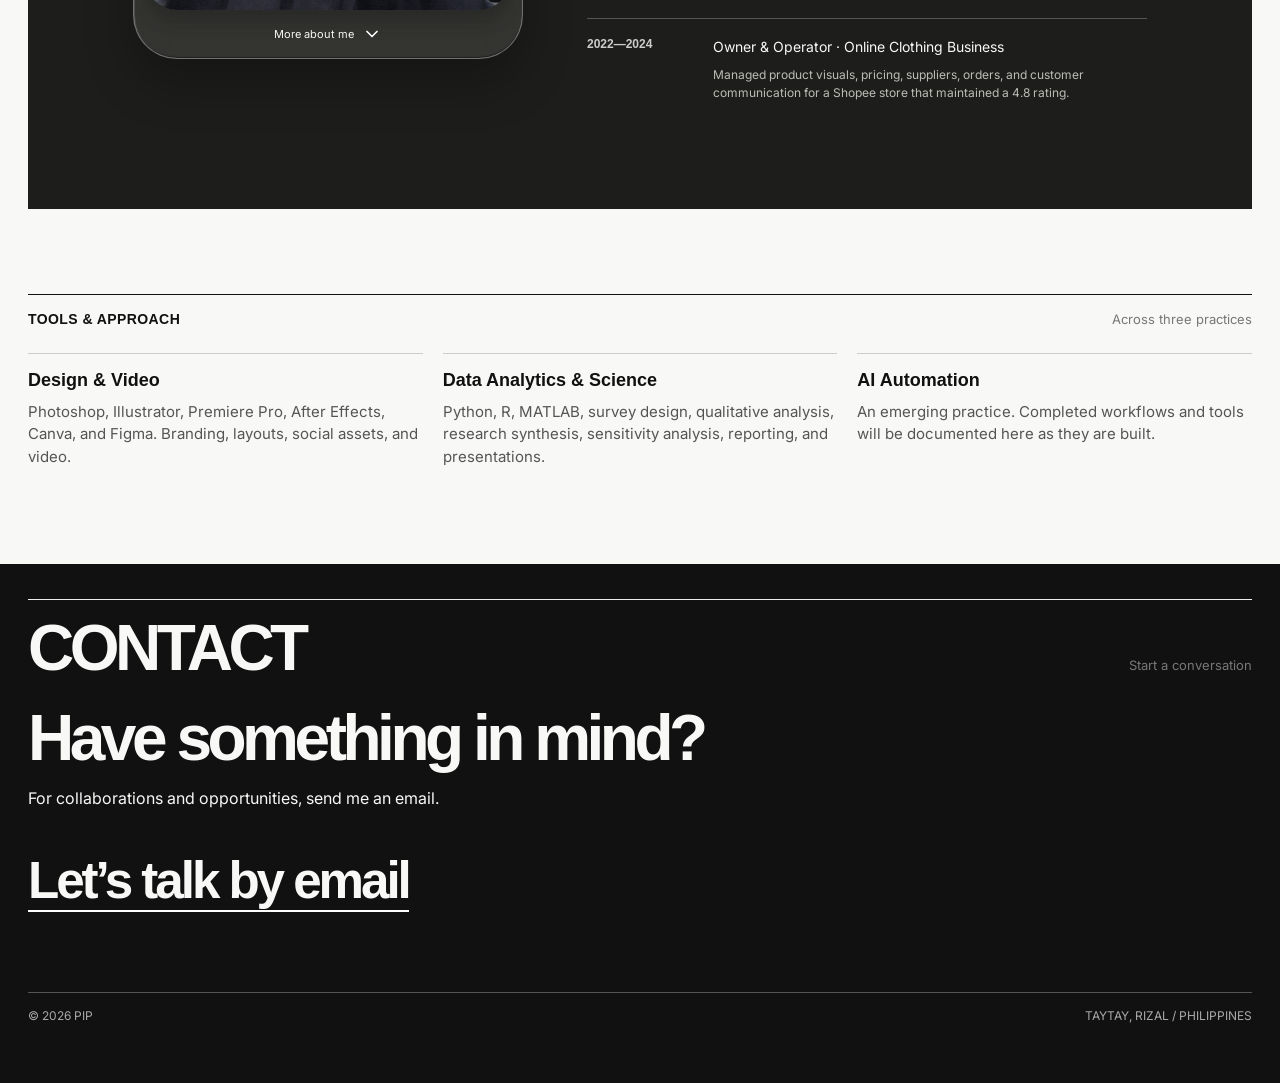
==== commit 91f7132c: "Refine About card with liquid refraction and transparent glass layers" ====
--- a/index.html
+++ b/index.html
@@ -7,7 +7,7 @@
 <meta name="description" content="Sofia Dawn Estrada’s PIP portfolio — design and video, data analytics and science, and AI automation.">
 <title>PIP — Sofia Dawn Estrada</title>
 <link rel="stylesheet" href="./styles.css?v=graphics-thumbnail-4">
-<link rel="stylesheet" href="./showcase.css?v=glass-4">
+<link rel="stylesheet" href="./showcase.css?v=liquid-5">
 </head>
 <body>
 <a class="skip-link" href="#work">Skip to selected work</a>
@@ -124,12 +124,13 @@
 <section id="about" class="showcase-about">
 <div class="sectionhead"><h2>About</h2><span>A little introduction</span></div>
 <div class="showcase-stage">
+<svg class="liquid-glass-defs" xmlns="http://www.w3.org/2000/svg" width="0" height="0" aria-hidden="true" focusable="false"><defs><filter id="dawn-liquid-refraction" x="-20%" y="-20%" width="140%" height="140%" color-interpolation-filters="sRGB"><feTurbulence type="fractalNoise" baseFrequency="0.012 0.022" numOctaves="2" seed="8" result="noise"/><feGaussianBlur in="noise" stdDeviation="2" result="smoothNoise"/><feDisplacementMap in="SourceGraphic" in2="smoothNoise" scale="14" xChannelSelector="R" yChannelSelector="G" result="refracted"/><feSpecularLighting in="smoothNoise" surfaceScale="2" specularConstant="0.15" specularExponent="24" lighting-color="#ffffff" result="shine"><feDistantLight azimuth="225" elevation="55"/></feSpecularLighting><feComposite in="shine" in2="refracted" operator="in" result="clippedShine"/><feBlend in="refracted" in2="clippedShine" mode="screen"/></filter></defs></svg>
 <details class="showcase-card">
 <summary aria-label="Expand Dawn’s introduction">
 <div class="showcase-portrait">
 <img src="./assets/images/dawn-profile.jpg" alt="Dawn in her graduation gown, smiling at the camera" loading="lazy" width="1638" height="2048">
 <div class="portrait-caption"><h2>Sofia Dawn Estrada</h2><p>Design &amp; Data Analysis</p></div>
-<a class="showcase-glass-link" href="./about.html" aria-label="Read more about Dawn">Full story</a></div>
+<a class="showcase-glass-link" href="./about.html" aria-label="Read more about Dawn"><span>Full story</span></a></div>
 <span class="showcase-toggle"><span class="when-closed">More about me</span><span class="when-open">Close introduction</span><img class="showcase-chevron" src="[data-uri]" alt="" width="20" height="20"></span>
 </summary>
 <div class="showcase-body">
--- a/showcase.css
+++ b/showcase.css
@@ -36,3 +36,20 @@
 .showcase-card.is-expanded .portrait-caption{right:145px}.showcase-card.is-expanded .portrait-caption h2{font-size:14px}
 @media(max-width:580px){.showcase-glass-link{right:14px;padding:13px 15px}.showcase-card.is-expanded .portrait-caption{right:120px;left:17px}.showcase-card.is-expanded .portrait-caption h2{font-size:13px}.showcase-card.is-expanded .portrait-caption p{font-size:10px}}
 @media(prefers-reduced-motion:reduce){.showcase-chevron,.showcase-glass-link{transition:none}}
+
+/* Clear liquid glass; text stays outside the refracted backdrop layer. */
+.liquid-glass-defs{position:absolute;pointer-events:none;overflow:hidden}
+.showcase-card{background:rgba(255,255,255,.10);border:1px solid rgba(255,255,255,.3);color:#fff;backdrop-filter:blur(20px) saturate(135%);-webkit-backdrop-filter:blur(20px) saturate(135%);box-shadow:inset 0 1px 1px #ffffff70,inset 1px 0 1px #ffffff20,inset 0 -1px 1px #0006,0 24px 48px #0004}
+.showcase-body{background:rgba(255,255,255,.065);border:1px solid #ffffff18;box-shadow:inset 0 1px 0 #ffffff15;color:#fff}
+.showcase-body h3,.showcase-body>a{color:#fff}.showcase-body>a{border-color:#ffffff80}
+.showcase-body p{color:#dededc}.showcase-tags{border-color:#ffffff20}.showcase-tags span{background:#ffffff12;color:#dededc}
+.showcase-toggle{color:#f7f7f5}.showcase-chevron{filter:invert(1)}
+.showcase-glass-link{isolation:isolate;overflow:hidden;border-radius:17px;background:rgba(255,255,255,.04);border:1px solid rgba(255,255,255,.55);backdrop-filter:none;-webkit-backdrop-filter:none;box-shadow:inset 1px 1px 1px #ffffffb3,inset -1px -1px 1px #ffffff4d,inset 0 0 6px #ffffff26,0 5px 16px #0004;text-shadow:0 1px 3px #000b}
+.showcase-glass-link::before{content:"";position:absolute;inset:0;z-index:-2;border-radius:inherit;backdrop-filter:blur(3px) saturate(150%);-webkit-backdrop-filter:blur(3px) saturate(150%)}
+@supports (backdrop-filter:url("#dawn-liquid-refraction")){.showcase-glass-link::before{backdrop-filter:url("#dawn-liquid-refraction") blur(1px) saturate(150%)}}
+.showcase-glass-link::after{content:"";position:absolute;inset:0;z-index:-1;border-radius:inherit;background:linear-gradient(135deg,#ffffff38 0%,#ffffff05 35%,#ffffff00 55%,#ffffff20 100%);box-shadow:inset 0 1px 0 #ffffffa6,inset 0 -1px 0 #ffffff40;pointer-events:none}
+.showcase-glass-link span{position:relative;z-index:1}
+.showcase-glass-link:hover{background:#ffffff14;box-shadow:inset 1px 1px 1px #ffffffd9,inset -1px -1px 1px #ffffff73,0 7px 20px #0005}
+.showcase-glass-link:focus-visible{outline:2px solid #fff;outline-offset:4px}
+.showcase-card summary:focus-visible{outline-color:#ffffff80}
+@media(prefers-reduced-transparency:reduce){.showcase-card{background:#333}.showcase-body{background:#404040}.showcase-glass-link{background:#444}.showcase-glass-link::before{backdrop-filter:none;-webkit-backdrop-filter:none}}
